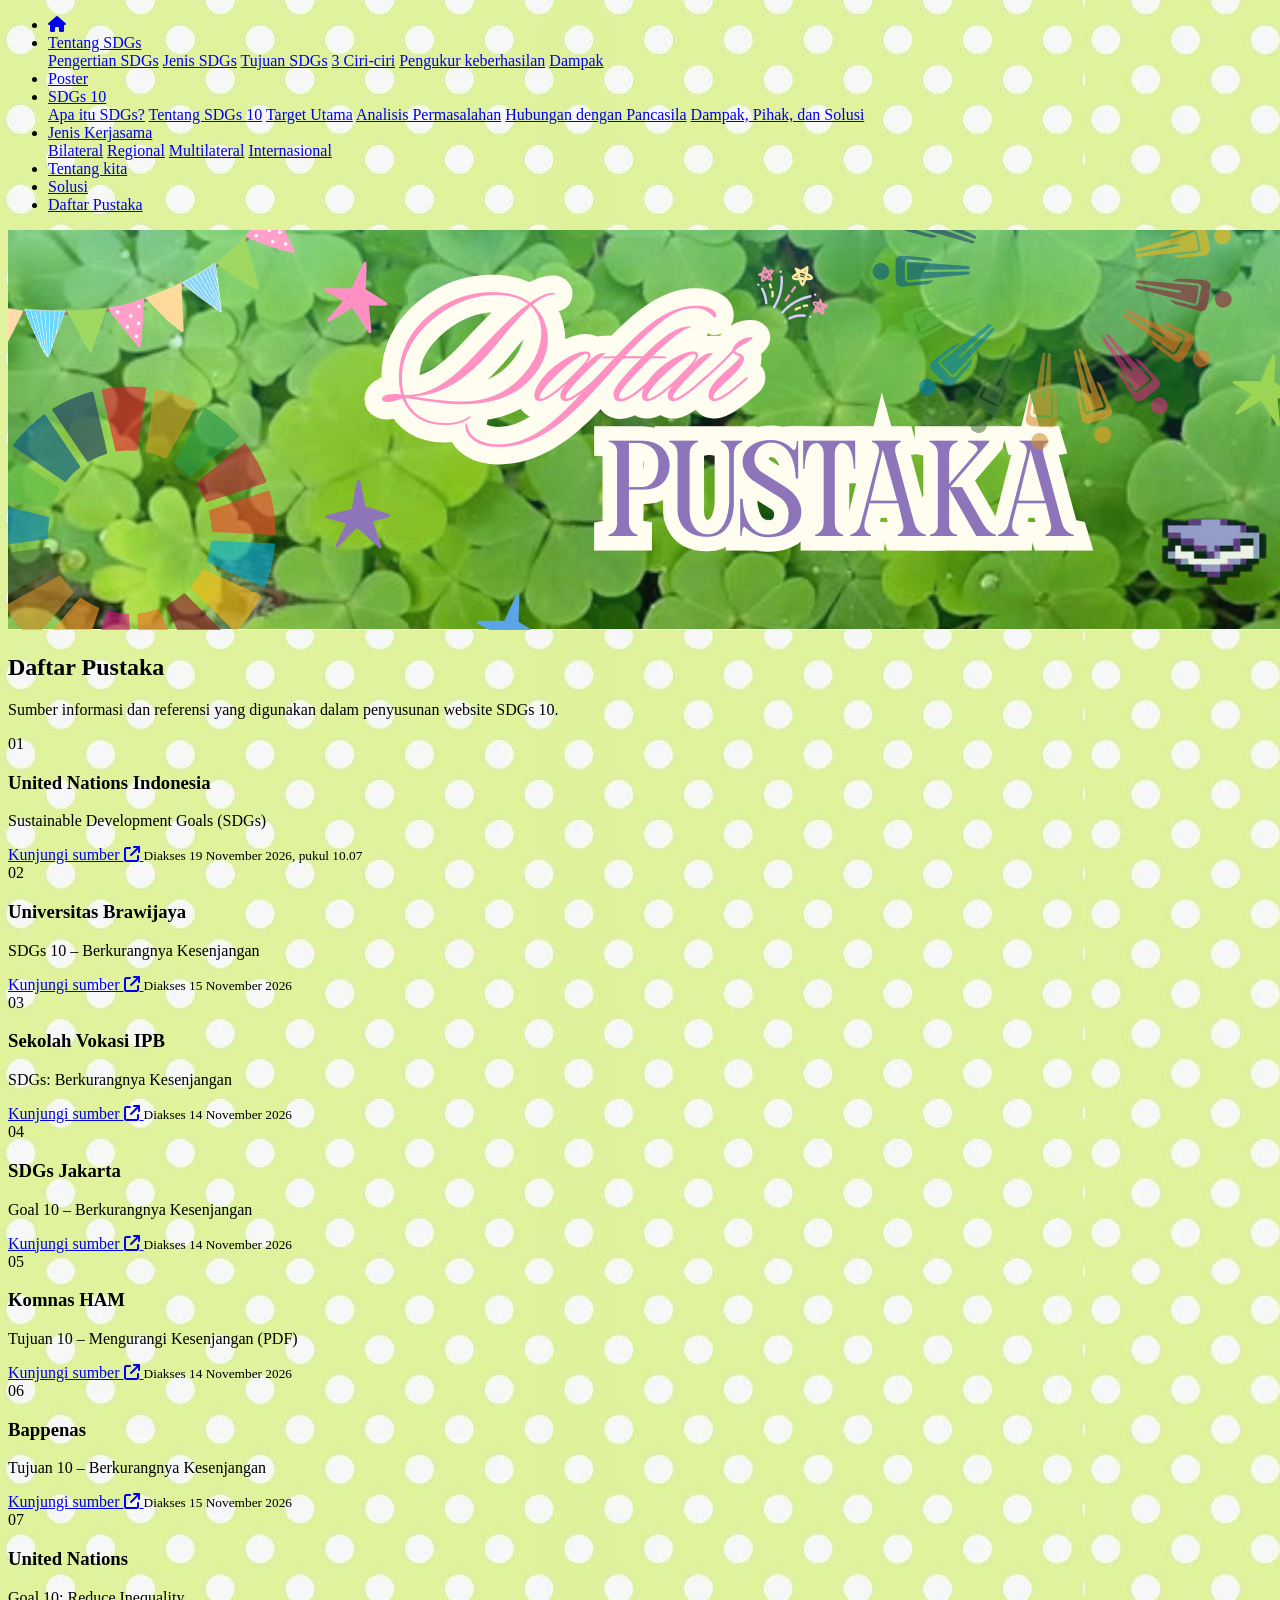
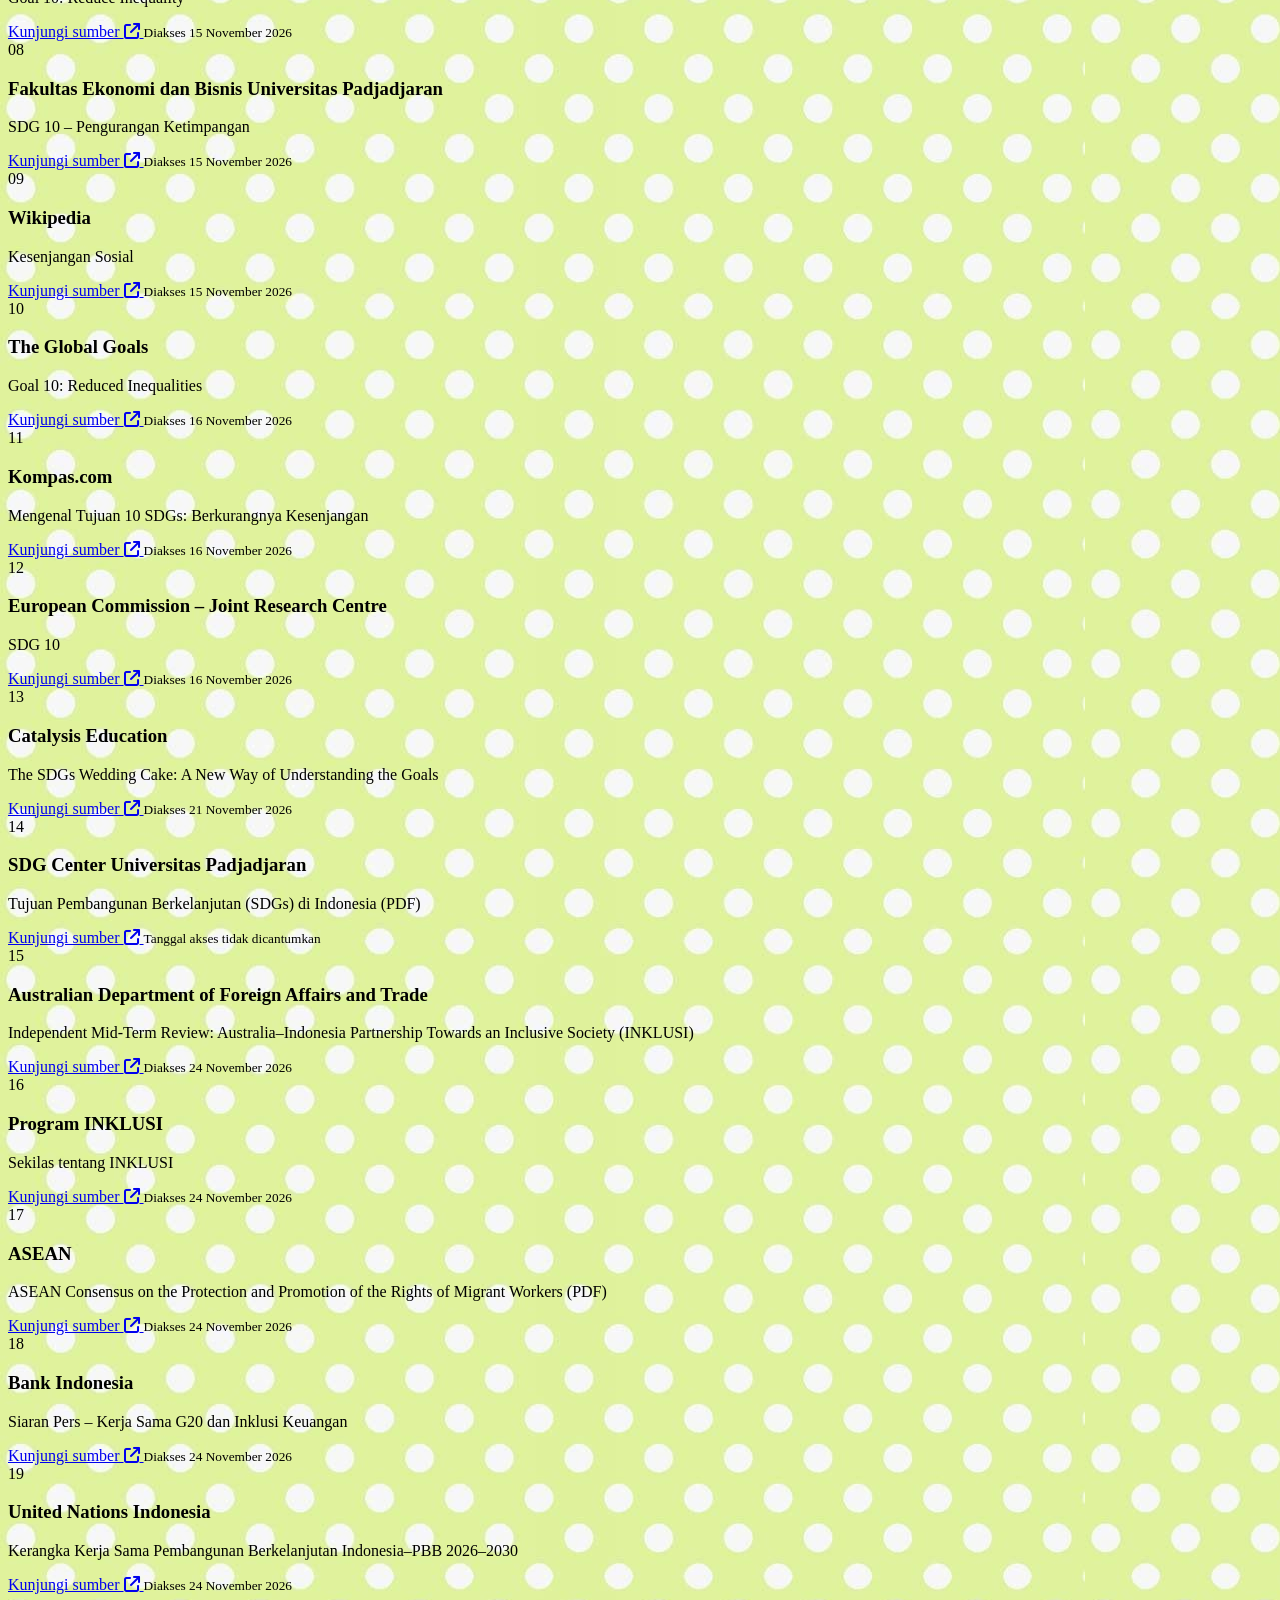
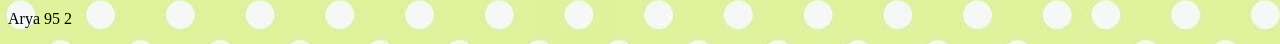
==== Daftar.html @ c8aade89 "Add files via upload" ====
<!DOCTYPE html>
<html>
<head>
    <title>Layout HTML dan CSS</title>
    <link rel="stylesheet" href="webcolab.css">
    <link rel="stylesheet" href="https://cdnjs.cloudflare.com/ajax/libs/font-awesome/6.5.0/css/all.min.css">
    <link rel="stylesheet" href="solusi.css">
</head>

<body background="image (1).png">

    <div class="topnav">
        <ul>
            <li>
                <a href="index.html" title="Home">
                    <i class="fa-solid fa-house"></i>
                </a>
            </li>

            <li class="dropdown">
                <a href="SDG.html">Tentang SDGs</a>
                <div class="cont">
                    <a href="SDG.html">Pengertian SDGs</a>
                    <a href="SDG.html">Jenis SDGs</a>
                    <a href="SDG.html">Tujuan SDGs</a>
                    <a href="SDG.html">3 Ciri-ciri</a>
                    <a href="SDG.html">Pengukur keberhasilan</a>
                    <a href="SDG.html">Dampak</a>
                </div>
            </li>

            <li><a href="Poster.html">Poster</a></li>

            <li class="dropdown">
    <a href="Tentang.html">SDGs 10</a>

    <div class="cont">
        <a href="Tentang.html#pengertian">Apa itu SDGs?</a>
        <a href="Tentang.html#sdgs10">Tentang SDGs 10</a>
        <a href="Tentang.html#target">Target Utama</a>
        <a href="Tentang.html#masalah">Analisis Permasalahan</a>
        <a href="Tentang.html#pancasila">Hubungan dengan Pancasila</a>
        <a href="Tentang.html#dampak">Dampak, Pihak, dan Solusi</a>
    </div>
</li>

            <li class="dropdown">
                <a href="Jenis.html">Jenis Kerjasama</a>
                <div class="cont">
                    <a href="Jenis.html#bilateral">Bilateral</a>
                    <a href="Jenis.html#regional">Regional</a>
                    <a href="Jenis.html#multilateral">Multilateral</a>
                    <a href="Jenis.html#internasional">Internasional</a>
                </div>
            </li>

            <li><a href="kita.html">Tentang kita</a></li>
            <li><a href="Solusi.html">Solusi</a></li>
            <li><a href="Daftar.html">Daftar Pustaka</a></li>
        </ul>
    </div>

    

    <div class="header">
        <img src="7.png" alt="home">
    </div>

<section class="daftar-section">

    <div class="daftar-heading">
        <h1>Daftar Pustaka</h1>
        <p>
            Sumber informasi dan referensi yang digunakan
            dalam penyusunan website SDGs 10.
        </p>
    </div>

    <div class="daftar-container">

        <div class="daftar-card">
            <span class="daftar-number">01</span>
            <div>
                <h3>United Nations Indonesia</h3>
                <p>Sustainable Development Goals (SDGs)</p>
                <a href="https://indonesia.un.org/id/sdgs" target="_blank">
                    Kunjungi sumber <i class="fa-solid fa-arrow-up-right-from-square"></i>
                </a>
                <small>Diakses 19 November 2026, pukul 10.07</small>
            </div>
        </div>

        <div class="daftar-card">
            <span class="daftar-number">02</span>
            <div>
                <h3>Universitas Brawijaya</h3>
                <p>SDGs 10 – Berkurangnya Kesenjangan</p>
                <a href="https://sdgs.ub.ac.id/inacol-sdgs/17-goals-bappenas/sdgs-10-berkurangnya-kesenjangan/" target="_blank">
                    Kunjungi sumber <i class="fa-solid fa-arrow-up-right-from-square"></i>
                </a>
                <small>Diakses 15 November 2026</small>
            </div>
        </div>

        <div class="daftar-card">
            <span class="daftar-number">03</span>
            <div>
                <h3>Sekolah Vokasi IPB</h3>
                <p>SDGs: Berkurangnya Kesenjangan</p>
                <a href="https://sv.ipb.ac.id/sdgs-berkurangnya-kesenjangan/" target="_blank">
                    Kunjungi sumber <i class="fa-solid fa-arrow-up-right-from-square"></i>
                </a>
                <small>Diakses 14 November 2026</small>
            </div>
        </div>

        <div class="daftar-card">
            <span class="daftar-number">04</span>
            <div>
                <h3>SDGs Jakarta</h3>
                <p>Goal 10 – Berkurangnya Kesenjangan</p>
                <a href="https://sdgs.jakarta.go.id/sdgs-goal/berkurangnya-kesenjangan" target="_blank">
                    Kunjungi sumber <i class="fa-solid fa-arrow-up-right-from-square"></i>
                </a>
                <small>Diakses 14 November 2026</small>
            </div>
        </div>

        <div class="daftar-card">
            <span class="daftar-number">05</span>
            <div>
                <h3>Komnas HAM</h3>
                <p>Tujuan 10 – Mengurangi Kesenjangan (PDF)</p>
                <a href="https://sdg.komnasham.go.id/sdg-content/uploads/2017/04/Tujuan-10.pdf" target="_blank">
                    Kunjungi sumber <i class="fa-solid fa-arrow-up-right-from-square"></i>
                </a>
                <small>Diakses 14 November 2026</small>
            </div>
        </div>

        <div class="daftar-card">
            <span class="daftar-number">06</span>
            <div>
                <h3>Bappenas</h3>
                <p>Tujuan 10 – Berkurangnya Kesenjangan</p>
                <a href="https://sdgs.bappenas.go.id/17-goals/10" target="_blank">
                    Kunjungi sumber <i class="fa-solid fa-arrow-up-right-from-square"></i>
                </a>
                <small>Diakses 15 November 2026</small>
            </div>
        </div>

        <div class="daftar-card">
            <span class="daftar-number">07</span>
            <div>
                <h3>United Nations</h3>
                <p>Goal 10: Reduce Inequality</p>
                <a href="https://www.un.org/sustainabledevelopment/inequality/" target="_blank">
                    Kunjungi sumber <i class="fa-solid fa-arrow-up-right-from-square"></i>
                </a>
                <small>Diakses 15 November 2026</small>
            </div>
        </div>

        <div class="daftar-card">
            <span class="daftar-number">08</span>
            <div>
                <h3>Fakultas Ekonomi dan Bisnis Universitas Padjadjaran</h3>
                <p>SDG 10 – Pengurangan Ketimpangan</p>
                <a href="https://feb.unpad.ac.id/sdg-10-pengurangan-ketimpangan/" target="_blank">
                    Kunjungi sumber <i class="fa-solid fa-arrow-up-right-from-square"></i>
                </a>
                <small>Diakses 15 November 2026</small>
            </div>
        </div>

        <div class="daftar-card">
            <span class="daftar-number">09</span>
            <div>
                <h3>Wikipedia</h3>
                <p>Kesenjangan Sosial</p>
                <a href="https://id.wikipedia.org/wiki/Kesenjangan_sosial" target="_blank">
                    Kunjungi sumber <i class="fa-solid fa-arrow-up-right-from-square"></i>
                </a>
                <small>Diakses 15 November 2026</small>
            </div>
        </div>

        <div class="daftar-card">
            <span class="daftar-number">10</span>
            <div>
                <h3>The Global Goals</h3>
                <p>Goal 10: Reduced Inequalities</p>
                <a href="https://globalgoals.org/goals/10-reduced-inequalities/" target="_blank">
                    Kunjungi sumber <i class="fa-solid fa-arrow-up-right-from-square"></i>
                </a>
                <small>Diakses 16 November 2026</small>
            </div>
        </div>

        <div class="daftar-card">
            <span class="daftar-number">11</span>
            <div>
                <h3>Kompas.com</h3>
                <p>Mengenal Tujuan 10 SDGs: Berkurangnya Kesenjangan</p>
                <a href="https://lestari.kompas.com/read/2023/05/16/153000886/mengenal-tujuan-10-sdgs--berkurangnya-kesenjangan" target="_blank">
                    Kunjungi sumber <i class="fa-solid fa-arrow-up-right-from-square"></i>
                </a>
                <small>Diakses 16 November 2026</small>
            </div>
        </div>

        <div class="daftar-card">
            <span class="daftar-number">12</span>
            <div>
                <h3>European Commission – Joint Research Centre</h3>
                <p>SDG 10</p>
                <a href="https://know-sdgs.jrc.ec.europa.eu/sdg/10" target="_blank">
                    Kunjungi sumber <i class="fa-solid fa-arrow-up-right-from-square"></i>
                </a>
                <small>Diakses 16 November 2026</small>
            </div>
        </div>

        <div class="daftar-card">
            <span class="daftar-number">13</span>
            <div>
                <h3>Catalysis Education</h3>
                <p>The SDGs Wedding Cake: A New Way of Understanding the Goals</p>
                <a href="https://catalysiseducation.substack.com/p/the-sdgs-wedding-cake-a-new-way-of" target="_blank">
                    Kunjungi sumber <i class="fa-solid fa-arrow-up-right-from-square"></i>
                </a>
                <small>Diakses 21 November 2026</small>
            </div>
        </div>

        <div class="daftar-card">
            <span class="daftar-number">14</span>
            <div>
                <h3>SDG Center Universitas Padjadjaran</h3>
                <p>Tujuan Pembangunan Berkelanjutan (SDGs) di Indonesia (PDF)</p>
                <a href="https://sdgcenter.unpad.ac.id/wp-content/uploads/2020/04/Tujuan-Pembangunan-Berkelanjutan-SDGs-di-Indonesia_compressed.pdf" target="_blank">
                    Kunjungi sumber <i class="fa-solid fa-arrow-up-right-from-square"></i>
                </a>
                <small>Tanggal akses tidak dicantumkan</small>
            </div>
        </div>

        <div class="daftar-card">
            <span class="daftar-number">15</span>
            <div>
                <h3>Australian Department of Foreign Affairs and Trade</h3>
                <p>Independent Mid-Term Review: Australia–Indonesia Partnership Towards an Inclusive Society (INKLUSI)</p>
                <a href="https://www.dfat.gov.au/publications/development/independent-mid-term-review-australia-indonesia-partnership-towards-inclusive-society-inklusi-program-and-management" target="_blank">
                    Kunjungi sumber <i class="fa-solid fa-arrow-up-right-from-square"></i>
                </a>
                <small>Diakses 24 November 2026</small>
            </div>
        </div>

        <div class="daftar-card">
            <span class="daftar-number">16</span>
            <div>
                <h3>Program INKLUSI</h3>
                <p>Sekilas tentang INKLUSI</p>
                <a href="https://inklusi.or.id/id/publikasi/dokumen/sekilas-tentang-inklusi" target="_blank">
                    Kunjungi sumber <i class="fa-solid fa-arrow-up-right-from-square"></i>
                </a>
                <small>Diakses 24 November 2026</small>
            </div>
        </div>

        <div class="daftar-card">
            <span class="daftar-number">17</span>
            <div>
                <h3>ASEAN</h3>
                <p>ASEAN Consensus on the Protection and Promotion of the Rights of Migrant Workers (PDF)</p>
                <a href="https://asean.org/wp-content/uploads/2017/11/ASEAN-Consensus-on-the-Protection-and-Promotion-of-the-Rights-of-Migrant-Workers1.pdf" target="_blank">
                    Kunjungi sumber <i class="fa-solid fa-arrow-up-right-from-square"></i>
                </a>
                <small>Diakses 24 November 2026</small>
            </div>
        </div>

        <div class="daftar-card">
            <span class="daftar-number">18</span>
            <div>
                <h3>Bank Indonesia</h3>
                <p>Siaran Pers – Kerja Sama G20 dan Inklusi Keuangan</p>
                <a href="https://www.bi.go.id/id/publikasi/ruang-media/news-release/Pages/sp_2426722.aspx" target="_blank">
                    Kunjungi sumber <i class="fa-solid fa-arrow-up-right-from-square"></i>
                </a>
                <small>Diakses 24 November 2026</small>
            </div>
        </div>

        <div class="daftar-card">
            <span class="daftar-number">19</span>
            <div>
                <h3>United Nations Indonesia</h3>
                <p>Kerangka Kerja Sama Pembangunan Berkelanjutan Indonesia–PBB 2026–2030</p>
                <a href="https://indonesia.un.org/id/299620-kerangka-kerja-sama-pembangunan-berkelanjutan-indonesia%E2%80%93perserikatan-bangsa-bangsa-2026%E2%80%932030" target="_blank">
                    Kunjungi sumber <i class="fa-solid fa-arrow-up-right-from-square"></i>
                </a>
                <small>Diakses 24 November 2026</small>
            </div>
        </div>

    </div>
</section>
    
    <div class="footer">
        <p>Arya 95 2</p>
    </div>

</body>
</html>
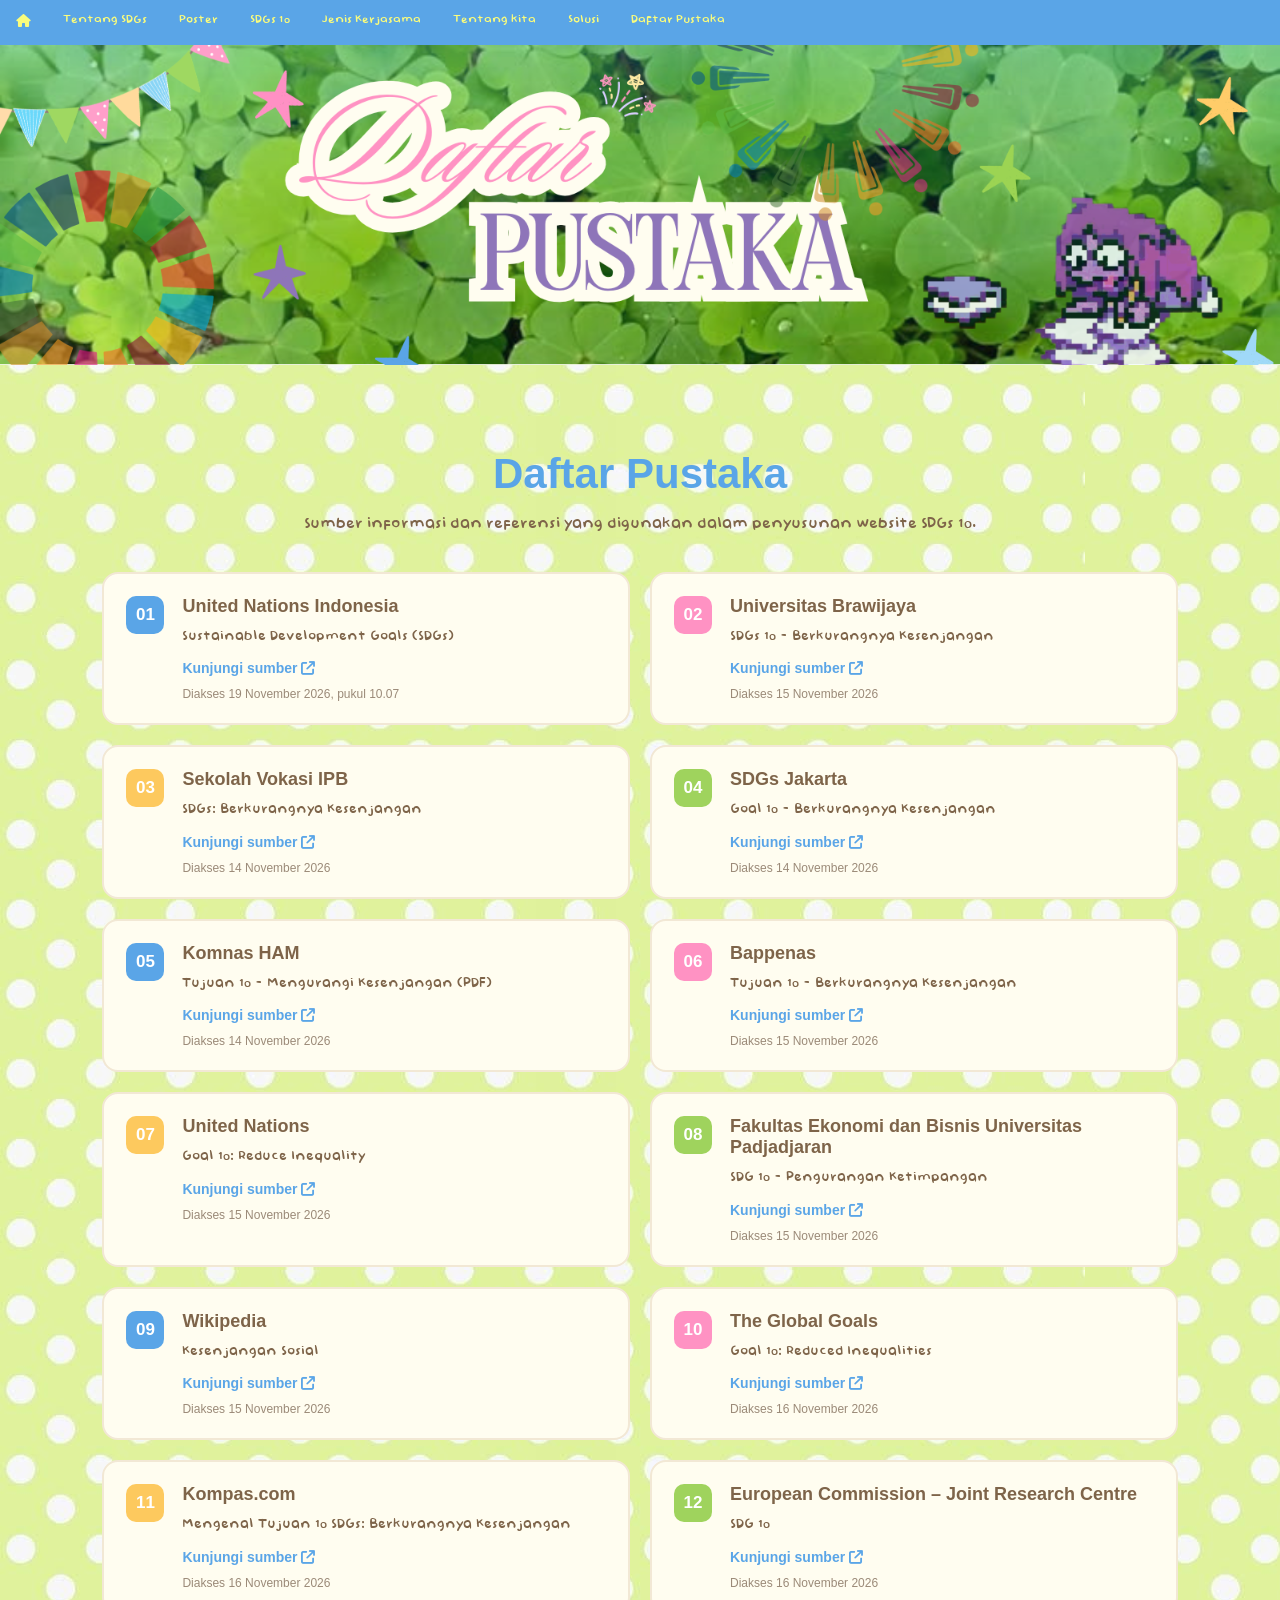
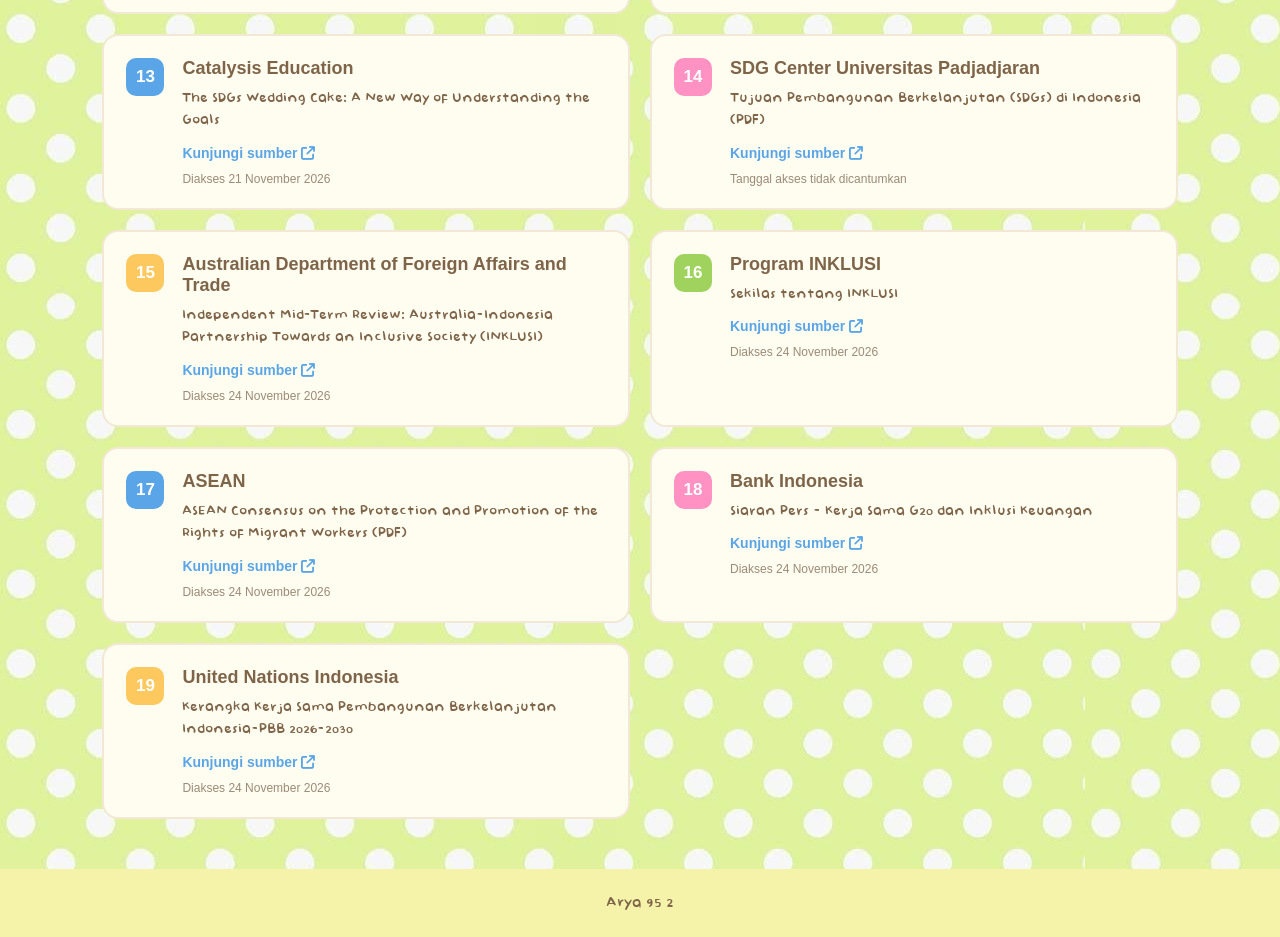
==== commit e030122e: "Update Daftar.html" ====
--- a/Daftar.html
+++ b/Daftar.html
@@ -1,7 +1,7 @@
 <!DOCTYPE html>
 <html>
 <head>
-    <title>Layout HTML dan CSS</title>
+    <title>Daftar Pustaka</title>
     <link rel="stylesheet" href="webcolab.css">
     <link rel="stylesheet" href="https://cdnjs.cloudflare.com/ajax/libs/font-awesome/6.5.0/css/all.min.css">
     <link rel="stylesheet" href="solusi.css">
@@ -314,4 +314,4 @@
     </div>
 
 </body>
-</html>+</html>
--- a/webcolab.css
+++ b/webcolab.css
@@ -0,0 +1,621 @@
+* {
+    box-sizing: border-box;
+}
+
+body {
+    margin: 0;
+    font-family: Arial, sans-serif;
+}
+
+.header {
+    width: 100%;
+    height: 100%;
+    overflow: hidden;
+}
+
+.header img {
+    width: 100%;
+    height: 100%;
+    object-fit: cover;
+    object-position: center;
+    display: block;
+}
+
+.topnav {
+    overflow: hidden;
+    background-color: #5aa5e7;
+}
+
+.topnav a {
+    float: left;
+    display: block;
+    color: #fafc7c;
+    text-align: center;
+    padding: 14px 16px;
+    text-decoration: none;
+    transition: 0.3s;
+    font-family: Jasper;
+}
+
+.topnav a:hover {
+    background-color: #9fd861;
+    color: #FFFF;
+}
+
+@font-face {
+    font-family: labubu;
+    src: url(DK\ Jambo.otf);
+}
+
+.footer {
+    background-color: #F5F3AA;
+    color: #7e6449;
+    padding: 10px;
+    text-align: center;
+    font-family: Jasper;
+}
+
+@font-face {
+    font-family: Jasper;
+    src: url(Baby\ Doll.ttf);
+}
+
+@font-face {
+    font-family: vodka;
+    src: url(Relationship\ of\ mélodrame.ttf);
+}
+
+.bunny{
+    text-align: center;
+    font-family: vodka;
+    color: #FF92C3;
+    -webkit-text-stroke: 10px #fffdf0;
+    paint-order: stroke fill;
+}
+
+.contained {
+    display: flex;
+    align-items: center;
+    gap: 30px;
+    border-radius: 15px;
+    border: 3px solid #5aa5e7;
+    padding: 8px;
+    text-align: left;
+    color: #7e6449;
+    width: 90%;
+    margin: 40px auto;
+    min-height: 200px;
+    padding: 30px 40px;
+
+    background-color: #fffdf0;
+    border-radius: 15px;
+}
+
+.contained img {
+    width: 250px;
+    height: 250px;
+    object-fit: cover;
+    border-radius: 10px;
+}
+
+.contained-text {
+    flex: 1;
+}
+
+.contained-text p {
+    line-height: 1.6;
+    text-align: justify;
+}
+
+p{
+    font-family: Jasper;
+}
+
+
+.problem-container {
+    width: 90%;
+    margin: 40px auto;
+    display: grid;
+    grid-template-columns: repeat(4, 1fr);
+    gap: 20px;
+}
+
+.problem-card {
+    background-color: #fffdf0;
+    padding: 25px 20px;
+    border-radius: 15px;
+    text-align: center;
+    color: #7e6449;
+    transition: 0.3s;
+}
+
+.problem-card:hover {
+    transform: translateY(-8px);
+    background-color: #fff4c7;
+}
+
+.problem-card i {
+    font-size: 35px;
+    color: #5aa5e7;
+    margin-bottom: 10px;
+}
+
+.problem-card h2 {
+    font-family: Jasper;
+}
+
+.problem-card p {
+    line-height: 1.6;
+    text-align: center;
+}
+
+@media (max-width: 800px) {
+    .problem-container {
+        grid-template-columns: repeat(2, 1fr);
+    }
+
+    .contained {
+        flex-direction: column;
+    }
+
+    .contained img {
+        max-width: 100%;
+    }
+}
+
+@media (max-width: 500px) {
+    .problem-container {
+        grid-template-columns: 1fr;
+    }
+}
+
+
+/* NAVIGASI */
+html {
+    scroll-behavior: smooth;
+}
+
+.topnav {
+    position: sticky;
+    top: 0;
+    z-index: 100;
+}
+
+.topnav a {
+    font-size: 13px;
+}
+
+.bunny {
+    margin-top: 55px;
+    margin-bottom: 25px;
+    font-size: 40px;
+}
+
+.problem-container {
+    width: 90%;
+    margin: 30px auto;
+    display: grid;
+    grid-template-columns: repeat(4, 1fr);
+    gap: 20px;
+}
+
+.problem-card {
+    background-color: #fffdf0;
+    padding: 25px 20px;
+    border-radius: 15px;
+    text-align: center;
+    color: #7e6449;
+    transition: 0.3s;   
+}
+
+.problem-card:hover {
+    transform: translateY(-8px);
+    background-color: #fff4c7;
+}
+
+.problem-card i {
+    font-size: 35px;
+    color: #5aa5e7;
+    margin-bottom: 10px;
+}
+
+.problem-card h2 {
+    font-family: Jasper;
+}
+
+.problem-card p {
+    line-height: 1.7;
+    text-align: center;
+}
+
+.cooperation-container {
+    width: 90%;
+    margin: 40px auto;
+    display: grid;
+    grid-template-columns: repeat(2, 1fr);
+    gap: 25px;
+}
+
+.cooperation-card {
+    background-color: #fffdf0;
+    padding: 30px;
+    border-radius: 15px;
+    color: #7e6449;
+    border-top: 6px solid #5aa5e7;
+    transition: 0.3s;
+}
+
+.cooperation-card:hover {
+    transform: translateY(-5px);
+    background-color: #fff9df;
+}
+
+.cooperation-icon {
+    text-align: center;
+    font-size: 40px;
+    color: #5aa5e7;
+    margin-bottom: 15px;
+}
+
+.cooperation-card h2 {
+    text-align: center;
+    font-family: Jasper;
+    color: #7e6449;
+}
+
+.cooperation-card h3 {
+    color: #9FD35D;
+    font-size: 17px;
+}
+
+.cooperation-card p {
+    line-height: 1.7;
+    text-align: justify;
+}
+
+.cooperation-card .definition {
+    text-align: center;
+    font-style: italic;
+    background-color: #f5f3aa;
+    padding: 12px;
+    border-radius: 10px;
+}
+
+.conclusion {
+    text-align: center;
+    color: #7e6449;
+    border-radius: 15px;
+    padding: 35px;
+}
+
+.conclusion h1 {
+    font-family: Jasper;
+}
+
+.conclusion p {
+    line-height: 1.8;
+    text-align: justify;
+}
+
+.conclusion h2 {
+    font-family: Jasper;
+    color: #5aa5e7;
+    margin-top: 25px;
+}
+
+
+
+.row {
+    display: flex;
+    align-items: flex-start;
+    gap: 25px;
+    width: 95%;
+    margin: 30px auto;
+}
+
+main.column {
+    width: 75%;
+    padding: 0;
+    
+}
+
+.row {
+    display: flex;
+    align-items: stretch;
+    gap: 25px;
+    width: 95%;
+    margin: 30px auto;
+}
+
+main.column {
+    width: 75%;
+    padding: 0;
+}
+
+aside.column {
+    width: 25%;
+    padding: 25px;
+    background-color: #fffdf0;
+    color: #7e6449;
+    border-radius: 18px;
+    text-align: center;
+     border-radius: 15px;
+    border: 3px solid #FF92C3;
+    padding: 8px;
+    position: static;
+    align-self: stretch;
+}
+
+aside h2 {
+    font-family: Jasper;
+    color: #fffdf0;
+    background-color: #5aa5e7;
+    padding: 15px;
+    border-radius: 12px;
+    margin-top: 0;
+}
+
+aside img {
+    width: 150px;
+    height: 150px;
+    object-fit: contain;
+    margin: 15px auto;
+    display: block;
+}
+
+aside h3 {
+    font-family: Jasper;
+    color: #FF92C3;
+    margin-bottom: 8px;
+}
+
+aside p {
+    line-height: 1.7;
+    text-align: center;
+}
+
+aside ul {
+    text-align: left;
+    padding-left: 25px;
+    line-height: 1.8;
+}
+
+aside li::marker {
+    color: #5aa5e7;
+}
+
+aside hr {
+    border: none;
+    height: 2px;
+    background-color: #f5e6a8;
+    margin: 20px 0;
+}
+
+.sdgs-name {
+    font-style: italic;
+    color: #9b805d;
+}
+
+aside h2 {
+    font-family: Jasper;
+    color: #fffdf0;
+    background-color: #5aa5e7;
+    padding: 15px;
+    border-radius: 12px;
+    margin-top: 0;
+}
+
+aside img {
+    width: 150px;
+    height: 150px;
+    object-fit: contain;
+    margin: 15px auto;
+    display: block;
+}
+
+aside h3 {
+    font-family: Jasper;
+    color: #FF92C3;
+    margin-bottom: 8px;
+}
+
+aside p {
+    line-height: 1.7;
+    text-align: center;
+}
+
+aside ul {
+    text-align: left;
+    padding-left: 25px;
+    line-height: 1.8;
+}
+
+aside li::marker {
+    color: #5aa5e7;
+}
+
+aside hr {
+    border: none;
+    height: 2px;
+    background-color: #f5e6a8;
+    margin: 20px 0;
+}
+
+.sdgs-name {
+    font-style: italic;
+    color: #9b805d;
+}
+
+
+.row::after {
+content: "";
+display: table;
+clear: both;
+}
+
+::selection {
+  background-color: #009C94;
+  color: #fffdf0;
+}
+
+.pink{
+    color: #5aa5e7;
+    font-size: 60;
+}
+
+.problem-card:nth-child(1) i {
+    color: #FA5497;
+}
+
+.problem-card:nth-child(2) i {
+    color: #FDC95E;
+}
+
+.problem-card:nth-child(3) i {
+    color: #9FD35D;
+}
+
+/* NAVBAR */
+.topnav {
+    position: sticky;
+    top: 0;
+    z-index: 999;
+    background-color: #5aa5e7;
+}
+
+.topnav ul {
+    list-style: none;
+    margin: 0;
+    padding: 0;
+    overflow: visible;
+    background-color: #5aa5e7;
+}
+
+.topnav ul li {
+    float: left;
+}
+
+.topnav ul li a {
+    display: block;
+    padding: 14px 16px;
+    color: #fafc7c;
+    text-decoration: none;
+    text-align: center;
+}
+
+/* DROPDOWN */
+.topnav li.dropdown {
+    position: relative;
+}
+
+.topnav .cont {
+    display: none;
+    position: absolute;
+    top: 100%;
+    left: 0;
+    width: 160px;
+    background-color: #FF92C3;
+    z-index: 1000;
+}
+
+.topnav .cont a {
+    display: block;
+    float: none;
+    width: 100%;
+    text-align: left;
+    color: white;
+    padding: 12px 16px;
+}
+
+.topnav li.dropdown:hover .cont {
+    display: block;
+}
+
+.topnav a:hover {
+    background-color: #9fd861;
+    color: white;
+}
+
+/* FIX DROPDOWN */
+.topnav {
+    overflow: visible !important;
+}
+
+.topnav ul {
+    overflow: visible !important;
+}
+
+.topnav li.dropdown {
+    position: relative;
+}
+
+.topnav li.dropdown .cont {
+    display: none;
+    position: absolute;
+    top: 100%;
+    left: 0;
+    min-width: 160px;
+    background-color: #FF92C3;
+    z-index: 9999;
+}
+
+.topnav li.dropdown:hover > .cont {
+    display: block !important;
+}
+
+.topnav li.dropdown .cont a {
+    float: none !important;
+    display: block !important;
+    width: 100%;
+}
+
+/* MENGEMBALIKAN BACKGROUND NAVBAR */
+.topnav {
+    background-color: #5aa5e7 !important;
+    width: 100%;
+    min-height: 45px;
+}
+
+.topnav ul {
+    background-color: #5aa5e7 !important;
+    width: 100%;
+    overflow: visible !important;
+}
+
+.topnav ul::after {
+    content: "";
+    display: block;
+    clear: both;
+}
+
+@font-face {
+    font-family: purpleface;
+    src: url(Darling.ttf);
+}
+
+.pluey{
+    font-family: purpleface;
+    font-size: 50px;
+    color: #FDC95E;
+}
+
+.tat{
+    paint-order: stroke fill;
+    color: #9fd861;
+    font-family: lovely;
+}
+
+@font-face {
+    font-family: lovely;
+    src: url(Love\ Craft.ttf);
+}
+
+.hump{
+    color: #FFFF;
+    font-family: amelia;
+}
+
+@font-face {
+    font-family: amelia;
+    src: url(infiilus.otf);
+}
--- a/solusi.css
+++ b/solusi.css
@@ -0,0 +1,117 @@
+/* DAFTAR PUSTAKA */
+.daftar-section {
+    padding: 50px 8%;
+    color: #7e6449;
+}
+
+.daftar-heading {
+    text-align: center;
+    margin-bottom: 40px;
+}
+
+.daftar-heading h1 {
+    font-size: 42px;
+    color: #5aa5e7;
+    margin-bottom: 10px;
+}
+
+.daftar-heading p {
+    font-size: 17px;
+}
+
+/* GRID KARTU */
+.daftar-container {
+    display: grid;
+    grid-template-columns: repeat(2, 1fr);
+    gap: 20px;
+}
+
+/* KARTU */
+.daftar-card {
+    display: flex;
+    align-items: flex-start;
+    gap: 18px;
+    background-color: #fffdf0;
+    border: 2px solid #f2e8d5;
+    border-radius: 16px;
+    padding: 22px;
+    transition: 0.3s;
+}
+
+.daftar-card:hover {
+    transform: translateY(-5px);
+    border-color: #5aa5e7;
+}
+
+/* NOMOR */
+.daftar-number {
+    background-color: #5aa5e7;
+    color: white;
+    font-size: 17px;
+    font-weight: bold;
+    min-width: 38px;
+    height: 38px;
+    border-radius: 10px;
+    display: flex;
+    justify-content: center;
+    align-items: center;
+}
+
+/* WARNA NOMOR BERGANTIAN */
+.daftar-card:nth-child(4n + 2) .daftar-number {
+    background-color: #FF92C3;
+}
+
+.daftar-card:nth-child(4n + 3) .daftar-number {
+    background-color: #FDC95E;
+}
+
+.daftar-card:nth-child(4n + 4) .daftar-number {
+    background-color: #9FD35D;
+}
+
+/* TEKS */
+.daftar-card h3 {
+    font-size: 18px;
+    margin: 0 0 8px;
+    color: #7e6449;
+}
+
+.daftar-card p {
+    font-size: 15px;
+    line-height: 1.5;
+    margin: 0 0 12px;
+}
+
+/* LINK */
+.daftar-card a {
+    display: inline-block;
+    color: #5aa5e7;
+    font-weight: bold;
+    font-size: 14px;
+    text-decoration: none;
+    overflow-wrap: anywhere;
+}
+
+.daftar-card a:hover {
+    color: #FF92C3;
+    text-decoration: underline;
+}
+
+.daftar-card small {
+    display: block;
+    margin-top: 10px;
+    color: #9b8a78;
+    font-size: 12px;
+}
+
+/* RESPONSIVE */
+@media (max-width: 800px) {
+    .daftar-container {
+        grid-template-columns: 1fr;
+    }
+
+    .daftar-section {
+        padding: 35px 5%;
+    }
+}
